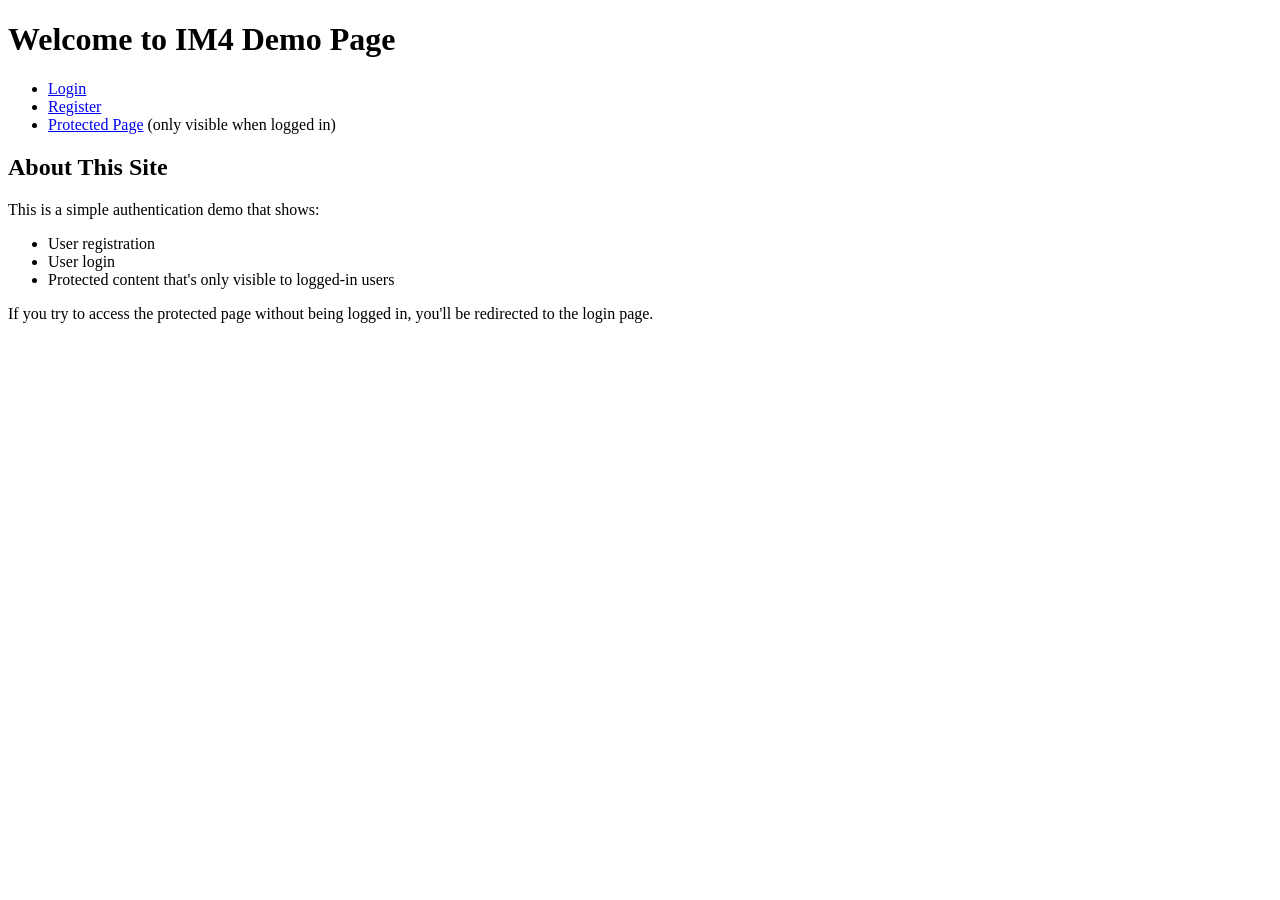
==== index.html @ 515e44c5 "Dateien von Boilerplate übernommen" ====
<!DOCTYPE html>
<html lang="en">
  <head>
    <meta charset="UTF-8" />
    <title>Welcome</title>
    <link rel="stylesheet" href="css/style.css" />
  </head>
  <body>
    <h1>Welcome to IM4 Demo Page</h1>

    <div class="navigation">
      <ul>
        <li><a href="login.html">Login</a></li>
        <li><a href="register.html">Register</a></li>
        <li>
          <a href="protected.html">Protected Page</a> (only visible when logged
          in)
        </li>
      </ul>
    </div>

    <div class="info">
      <h2>About This Site</h2>
      <p>This is a simple authentication demo that shows:</p>
      <ul>
        <li>User registration</li>
        <li>User login</li>
        <li>Protected content that's only visible to logged-in users</li>
      </ul>
      <p>
        If you try to access the protected page without being logged in, you'll
        be redirected to the login page.
      </p>
    </div>
  </body>
</html>
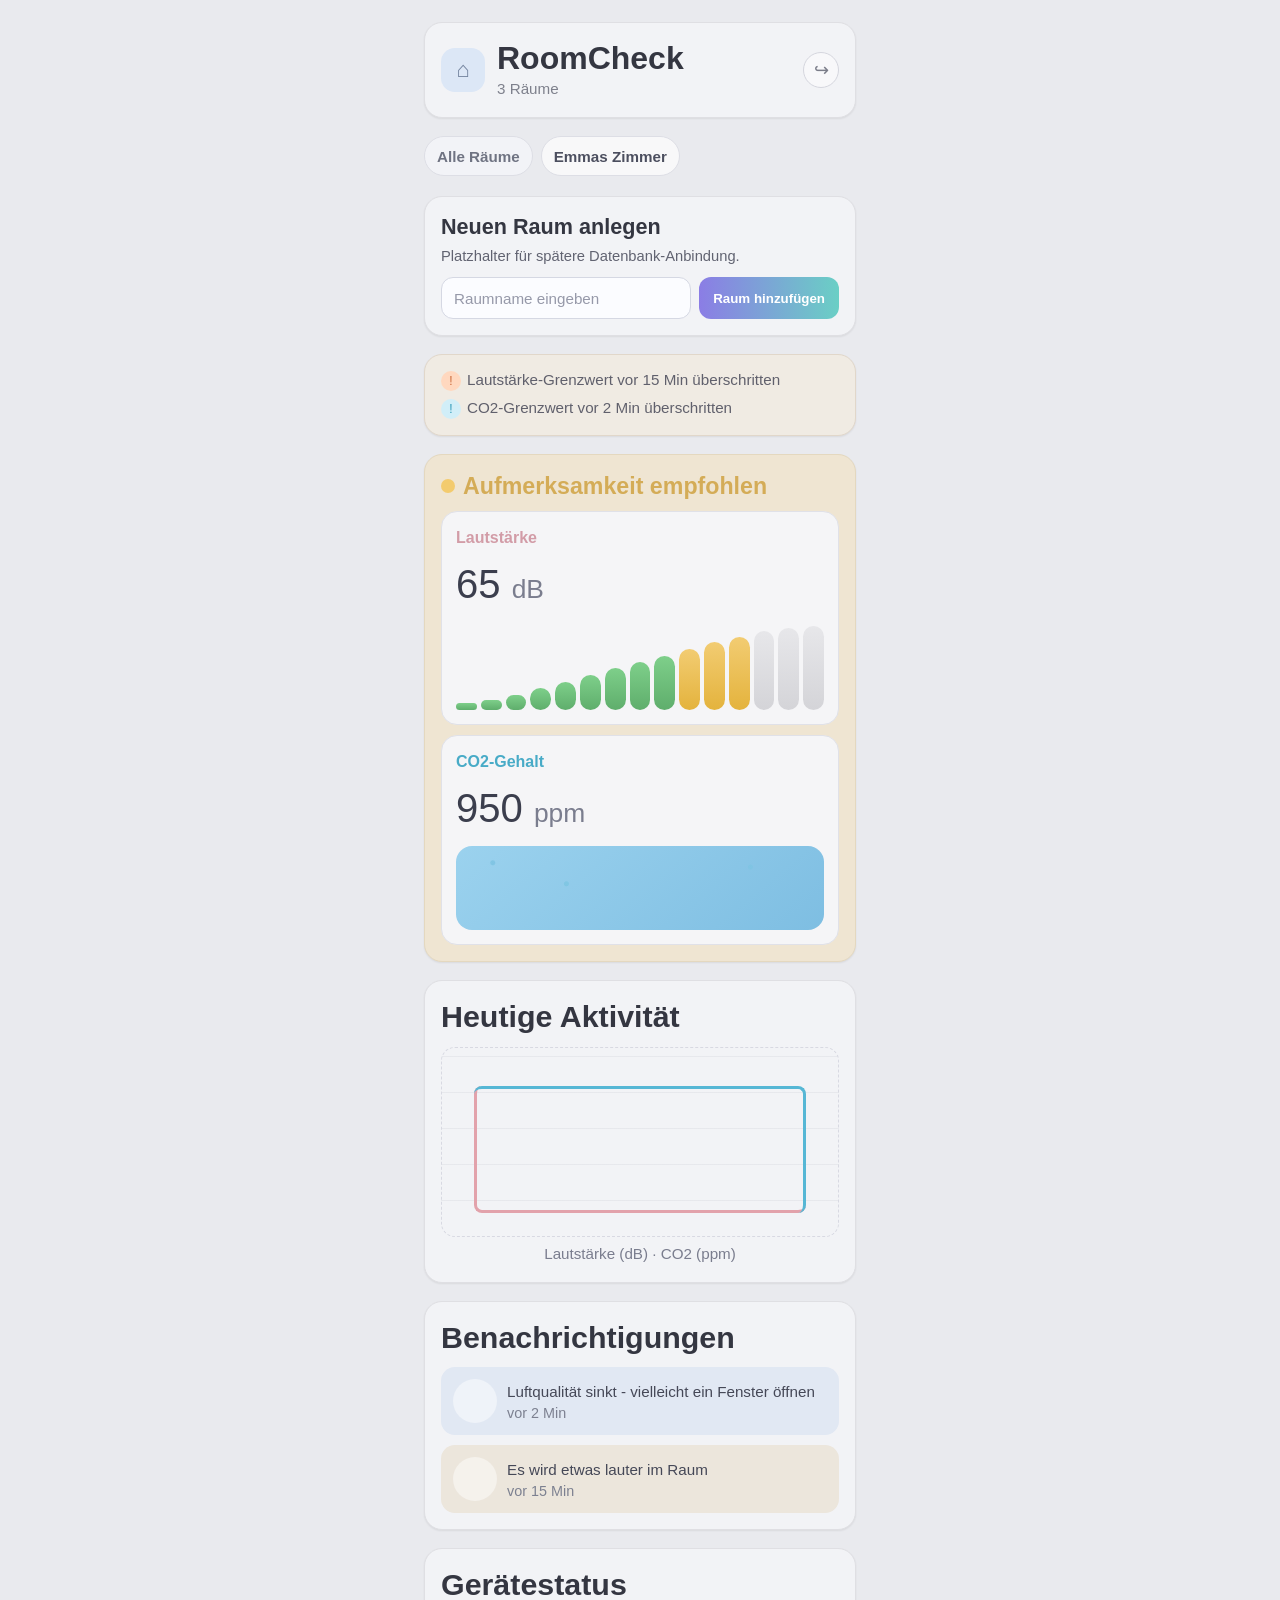
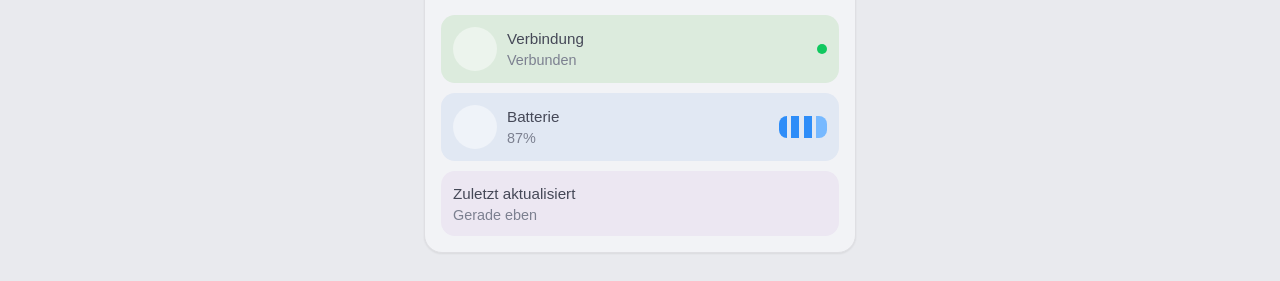
==== commit a4beac72: "Refactor HTML structure and styles for RoomCheck application; updated language to German, enhanced l" ====
--- a/index.html
+++ b/index.html
@@ -1,36 +1,139 @@
 <!DOCTYPE html>
-<html lang="en">
+<html lang="de">
   <head>
     <meta charset="UTF-8" />
-    <title>Welcome</title>
+    <meta name="viewport" content="width=device-width, initial-scale=1.0" />
+    <title>RoomCheck Übersicht</title>
     <link rel="stylesheet" href="css/style.css" />
   </head>
   <body>
-    <h1>Welcome to IM4 Demo Page</h1>
+    <main class="app-shell">
+      <section class="card dashboard-header">
+        <div class="header-main">
+          <div class="brand-badge" aria-hidden="true">⌂</div>
+          <div>
+            <h1>RoomCheck</h1>
+            <p class="subtitle"><span data-bind="roomCount">3</span> Räume</p>
+          </div>
+        </div>
+        <a class="icon-action" href="login.html" aria-label="Zum Login">↪</a>
+      </section>
 
-    <div class="navigation">
-      <ul>
-        <li><a href="login.html">Login</a></li>
-        <li><a href="register.html">Register</a></li>
-        <li>
-          <a href="protected.html">Protected Page</a> (only visible when logged
-          in)
-        </li>
-      </ul>
-    </div>
+      <section class="filters-row" id="roomsList">
+        <button class="chip chip-muted" type="button" data-bind="allRoomsLabel">Alle Räume</button>
+        <button class="chip chip-active room-chip" type="button" data-bind="activeRoomName">
+          Emmas Zimmer
+        </button>
+      </section>
 
-    <div class="info">
-      <h2>About This Site</h2>
-      <p>This is a simple authentication demo that shows:</p>
-      <ul>
-        <li>User registration</li>
-        <li>User login</li>
-        <li>Protected content that's only visible to logged-in users</li>
-      </ul>
-      <p>
-        If you try to access the protected page without being logged in, you'll
-        be redirected to the login page.
-      </p>
-    </div>
+      <section class="card room-create-card">
+        <h2>Neuen Raum anlegen</h2>
+        <p class="section-text">Platzhalter für spätere Datenbank-Anbindung.</p>
+        <form class="room-create-form" id="roomCreateForm">
+          <input
+            type="text"
+            id="newRoomName"
+            name="newRoomName"
+            placeholder="Raumname eingeben"
+            data-bind="newRoomName"
+          />
+          <button type="submit" id="addRoomBtn">Raum hinzufügen</button>
+        </form>
+      </section>
+
+      <section class="card alerts-card">
+        <ul class="alert-list" id="alertsList">
+          <li><span class="alert-dot" aria-hidden="true">!</span>Lautstärke-Grenzwert vor 15 Min überschritten</li>
+          <li><span class="alert-dot info" aria-hidden="true">!</span>CO2-Grenzwert vor 2 Min überschritten</li>
+        </ul>
+      </section>
+
+      <section class="card focus-card">
+        <h2><span class="status-dot" aria-hidden="true"></span>Aufmerksamkeit empfohlen</h2>
+
+        <article class="sensor-tile">
+          <p class="sensor-label">Lautstärke</p>
+          <p class="sensor-reading">
+            <span id="noiseValue" data-bind="noiseValue">65</span>
+            <span class="unit">dB</span>
+          </p>
+          <div class="bars" aria-hidden="true">
+            <span style="height: 8%"></span><span style="height: 12%"></span><span style="height: 18%"></span>
+            <span style="height: 25%"></span><span style="height: 32%"></span><span style="height: 40%"></span>
+            <span style="height: 48%"></span><span style="height: 55%"></span><span style="height: 62%"></span>
+            <span style="height: 70%" class="warn"></span><span style="height: 78%" class="warn"></span>
+            <span style="height: 84%" class="warn"></span><span style="height: 90%" class="muted"></span>
+            <span style="height: 94%" class="muted"></span><span style="height: 96%" class="muted"></span>
+          </div>
+        </article>
+
+        <article class="sensor-tile">
+          <p class="sensor-label co2">CO2-Gehalt</p>
+          <p class="sensor-reading">
+            <span id="co2Value" data-bind="co2Value">950</span>
+            <span class="unit">ppm</span>
+          </p>
+          <div class="wave-placeholder" aria-hidden="true"></div>
+        </article>
+      </section>
+
+      <section class="card">
+        <h2>Heutige Aktivität</h2>
+        <div class="chart-placeholder" role="img" aria-label="Diagramm Platzhalter für Lautstärke- und CO2-Verlauf">
+          <div class="line noise-line"></div>
+          <div class="line co2-line"></div>
+        </div>
+        <p class="chart-legend">Lautstärke (dB) · CO2 (ppm)</p>
+      </section>
+
+      <section class="card">
+        <h2>Benachrichtigungen</h2>
+        <div class="stack-list" id="notificationsList">
+          <article class="stack-item blue">
+            <div class="circle"></div>
+            <div>
+              <p>Luftqualität sinkt - vielleicht ein Fenster öffnen</p>
+              <small>vor 2 Min</small>
+            </div>
+          </article>
+          <article class="stack-item sand">
+            <div class="circle"></div>
+            <div>
+              <p>Es wird etwas lauter im Raum</p>
+              <small>vor 15 Min</small>
+            </div>
+          </article>
+        </div>
+      </section>
+
+      <section class="card">
+        <h2>Gerätestatus</h2>
+        <div class="stack-list">
+          <article class="stack-item green">
+            <div class="circle"></div>
+            <div>
+              <p>Verbindung</p>
+              <small id="connectionState" data-bind="connectionState">Verbunden</small>
+            </div>
+            <span class="status-ok" aria-hidden="true"></span>
+          </article>
+          <article class="stack-item blue">
+            <div class="circle"></div>
+            <div>
+              <p>Batterie</p>
+              <small><span id="batteryValue" data-bind="batteryValue">87</span>%</small>
+            </div>
+            <span class="battery-bars" aria-hidden="true"></span>
+          </article>
+          <article class="stack-item lilac">
+            <div>
+              <p>Zuletzt aktualisiert</p>
+              <small id="lastUpdated" data-bind="lastUpdated">Gerade eben</small>
+            </div>
+          </article>
+        </div>
+      </section>
+    </main>
+    <script src="js/dashboard.js"></script>
   </body>
 </html>
--- a/css/style.css
+++ b/css/style.css
@@ -0,0 +1,481 @@
+* {
+  box-sizing: border-box;
+}
+
+body {
+  margin: 0;
+  min-height: 100vh;
+  font-family: "Inter", "Segoe UI", Arial, sans-serif;
+  color: #343641;
+  background: #e9eaee;
+}
+
+.app-shell,
+.mobile-shell {
+  width: 100%;
+  max-width: 430px;
+  margin: 0 auto;
+  min-height: 100vh;
+  padding: 14px 10px 26px;
+  display: flex;
+  flex-direction: column;
+  gap: 12px;
+}
+
+.card {
+  background: #f2f3f6;
+  border: 1px solid #dfdfe3;
+  border-radius: 18px;
+  box-shadow: 0 1px 2px rgba(0, 0, 0, 0.07);
+  padding: 14px;
+}
+
+h1 {
+  margin: 0;
+  font-size: 2rem;
+  line-height: 1.2;
+}
+
+h2 {
+  margin: 0;
+  font-size: 1.9rem;
+  line-height: 1.3;
+}
+
+p {
+  margin: 6px 0 0;
+  color: #616371;
+  line-height: 1.5;
+}
+
+.subtitle {
+  font-size: 0.95rem;
+  color: #7e808c;
+  margin-top: 1px;
+}
+
+.dashboard-header {
+  display: flex;
+  align-items: center;
+  justify-content: space-between;
+  padding: 16px;
+}
+
+.header-main {
+  display: flex;
+  align-items: center;
+  gap: 12px;
+}
+
+.brand-badge {
+  width: 44px;
+  height: 44px;
+  border-radius: 14px;
+  display: grid;
+  place-items: center;
+  color: #72829d;
+  background: #dce7f6;
+  font-size: 22px;
+}
+
+.icon-action {
+  width: 36px;
+  height: 36px;
+  border-radius: 50%;
+  text-decoration: none;
+  color: #7b7d89;
+  border: 1px solid #d5d6de;
+  display: grid;
+  place-items: center;
+  font-size: 1.15rem;
+  background: #f8f8fa;
+}
+
+.filters-row {
+  display: flex;
+  gap: 8px;
+  overflow-x: auto;
+  padding-bottom: 2px;
+  scrollbar-width: thin;
+}
+
+.filters-row .chip {
+  flex: 0 0 auto;
+}
+
+.room-create-card h2 {
+  font-size: 1.35rem;
+}
+
+.section-text {
+  margin-top: 4px;
+  font-size: 0.92rem;
+}
+
+.room-create-form {
+  margin-top: 10px;
+  display: grid;
+  grid-template-columns: 1fr auto;
+  gap: 8px;
+}
+
+.room-create-form input {
+  min-height: 42px;
+  border-radius: 12px;
+  border: 1px solid #d5d8e3;
+  background: #fbfcff;
+  padding: 0 12px;
+  font-size: 0.95rem;
+  color: #3d404d;
+}
+
+.room-create-form input::placeholder {
+  color: #9699a9;
+}
+
+.room-create-form button {
+  min-height: 42px;
+  border: none;
+  border-radius: 12px;
+  padding: 0 14px;
+  color: #fff;
+  background: linear-gradient(90deg, #8b7de5 0%, #6acfc5 100%);
+  font-weight: 600;
+  cursor: pointer;
+}
+
+.room-create-form button:disabled {
+  opacity: 0.7;
+  cursor: not-allowed;
+}
+
+.chip {
+  text-decoration: none;
+  display: inline-flex;
+  justify-content: center;
+  align-items: center;
+  min-height: 40px;
+  border-radius: 999px;
+  border: 1px solid #dddee5;
+  background: #f2f3f7;
+  color: #6e7080;
+  font-weight: 600;
+  padding: 0 12px;
+  font-size: 0.95rem;
+}
+
+.chip-active {
+  color: #4c4f5f;
+  background: #f8f8f9;
+}
+
+.room-chip {
+  transition: background-color 0.2s ease, color 0.2s ease;
+}
+
+.chip-muted {
+  color: #6f7382;
+}
+
+.alerts-card {
+  background: #f0ebe3;
+  border-color: #e1d7ca;
+}
+
+.alert-list {
+  margin: 0;
+  padding: 0;
+  list-style: none;
+  display: grid;
+  gap: 8px;
+}
+
+.alert-list li {
+  color: #60606c;
+  font-weight: 500;
+  font-size: 0.95rem;
+}
+
+.alert-dot {
+  display: inline-grid;
+  place-items: center;
+  width: 20px;
+  height: 20px;
+  border-radius: 50%;
+  background: #ffd8bf;
+  color: #cb6a3a;
+  margin-right: 6px;
+  font-size: 0.75rem;
+}
+
+.alert-dot.info {
+  background: #d1eef8;
+  color: #2f9ab8;
+}
+
+.focus-card {
+  background: #efe5d2;
+  border-color: #e4d8bf;
+}
+
+.focus-card h2 {
+  display: flex;
+  align-items: center;
+  gap: 8px;
+  color: #d4ac57;
+  font-size: 1.45rem;
+  margin-bottom: 10px;
+}
+
+.status-dot {
+  width: 14px;
+  height: 14px;
+  border-radius: 50%;
+  background: #f3cb6e;
+}
+
+.sensor-tile {
+  background: #f5f5f7;
+  border: 1px solid #e0e1e8;
+  border-radius: 16px;
+  padding: 14px;
+}
+
+.sensor-tile + .sensor-tile {
+  margin-top: 10px;
+}
+
+.sensor-label {
+  margin: 0;
+  font-size: 1rem;
+  color: #d29ca7;
+  font-weight: 600;
+}
+
+.sensor-label.co2 {
+  color: #48abc7;
+}
+
+.sensor-reading {
+  margin: 4px 0 8px;
+  font-size: 2.3rem;
+  color: #3b3e4d;
+  font-weight: 500;
+}
+
+.unit {
+  font-size: 1.65rem;
+  color: #7a7d8e;
+}
+
+.bars {
+  height: 88px;
+  display: flex;
+  align-items: flex-end;
+  gap: 4px;
+}
+
+.bars span {
+  flex: 1;
+  border-radius: 999px;
+  background: linear-gradient(180deg, #7ecf8a, #5fae6c);
+}
+
+.bars span.warn {
+  background: linear-gradient(180deg, #f2cc72, #e4b33d);
+}
+
+.bars span.muted {
+  background: linear-gradient(180deg, #e7e7ea, #d4d4d8);
+}
+
+.wave-placeholder {
+  height: 84px;
+  border-radius: 16px;
+  background: radial-gradient(circle at 10% 20%, rgba(87, 177, 212, 0.35) 2px, transparent 3px),
+    radial-gradient(circle at 30% 45%, rgba(77, 183, 208, 0.25) 2px, transparent 3px),
+    radial-gradient(circle at 80% 25%, rgba(113, 197, 223, 0.33) 2px, transparent 3px),
+    linear-gradient(140deg, #9bd2ee, #7ebee2);
+}
+
+.chart-placeholder {
+  position: relative;
+  margin-top: 10px;
+  border-radius: 14px;
+  height: 190px;
+  border: 1px dashed #d8d9e2;
+  background: repeating-linear-gradient(
+    to top,
+    transparent 0 35px,
+    rgba(137, 139, 154, 0.1) 35px 36px
+  );
+  overflow: hidden;
+}
+
+.chart-placeholder .line {
+  position: absolute;
+  inset: 0;
+}
+
+.noise-line::before,
+.co2-line::before {
+  content: "";
+  position: absolute;
+  left: 8%;
+  right: 8%;
+  top: 20%;
+  bottom: 12%;
+  border-radius: 8px;
+}
+
+.noise-line::before {
+  border-left: 3px solid #e2a2ab;
+  border-bottom: 3px solid #e2a2ab;
+}
+
+.co2-line::before {
+  border-right: 3px solid #56b7d5;
+  border-top: 3px solid #56b7d5;
+}
+
+.chart-legend {
+  text-align: center;
+  color: #7a7d8e;
+  font-size: 0.95rem;
+}
+
+.stack-list {
+  margin-top: 10px;
+  display: grid;
+  gap: 10px;
+}
+
+.stack-item {
+  border-radius: 14px;
+  padding: 12px;
+  background: #e9edf4;
+  display: grid;
+  grid-template-columns: auto 1fr auto;
+  align-items: center;
+  gap: 10px;
+}
+
+.stack-item p {
+  margin: 0;
+  font-size: 0.95rem;
+  color: #454857;
+}
+
+.stack-item small {
+  color: #7c8090;
+  font-size: 0.9rem;
+}
+
+.stack-item .circle {
+  width: 44px;
+  height: 44px;
+  border-radius: 50%;
+  background: rgba(255, 255, 255, 0.45);
+}
+
+.stack-item.blue {
+  background: #e1e8f3;
+}
+
+.stack-item.sand {
+  background: #ece6dc;
+}
+
+.stack-item.green {
+  background: #dcebdd;
+}
+
+.stack-item.lilac {
+  background: #ece7f2;
+  grid-template-columns: 1fr;
+}
+
+.status-ok {
+  width: 10px;
+  height: 10px;
+  border-radius: 50%;
+  background: #10c85f;
+}
+
+.battery-bars {
+  width: 48px;
+  height: 22px;
+  border-radius: 8px;
+  background:
+    linear-gradient(90deg, #2e8df8 0 16%, transparent 16% 26%, #2e8df8 26% 42%, transparent 42% 52%, #2e8df8 52% 68%, transparent 68% 78%, #77b9ff 78% 94%);
+}
+
+/* Shared styles still used by protected.html */
+.hero h1 {
+  font-size: 1.35rem;
+}
+
+.hero p {
+  margin-top: 6px;
+}
+
+.protected-grid {
+  display: grid;
+  gap: 12px;
+  margin-top: 8px;
+}
+
+.info-label {
+  display: block;
+  margin-bottom: 4px;
+  font-size: 0.82rem;
+  color: #7d7a93;
+}
+
+.info-value {
+  font-size: 1.05rem;
+  font-weight: 600;
+  color: #2f2f37;
+}
+
+.info-block {
+  padding: 12px;
+  border-radius: 12px;
+  background: #f7f7fc;
+  border: 1px solid #e1e2ea;
+}
+
+.logout-btn {
+  width: 100%;
+  min-height: 46px;
+  border: none;
+  border-radius: 12px;
+  color: #fff;
+  font-weight: 600;
+  font-size: 1rem;
+  background: linear-gradient(90deg, #8f7ce6 0%, #6dd2c8 100%);
+  cursor: pointer;
+}
+
+.muted-note {
+  font-size: 0.85rem;
+  color: #6f6d83;
+}
+
+@media (min-width: 560px) {
+  .app-shell,
+  .mobile-shell {
+    max-width: 460px;
+    padding: 22px 14px 28px;
+    gap: 18px;
+  }
+
+  .card {
+    padding: 16px;
+  }
+
+  .sensor-reading {
+    font-size: 2.5rem;
+  }
+}
+  
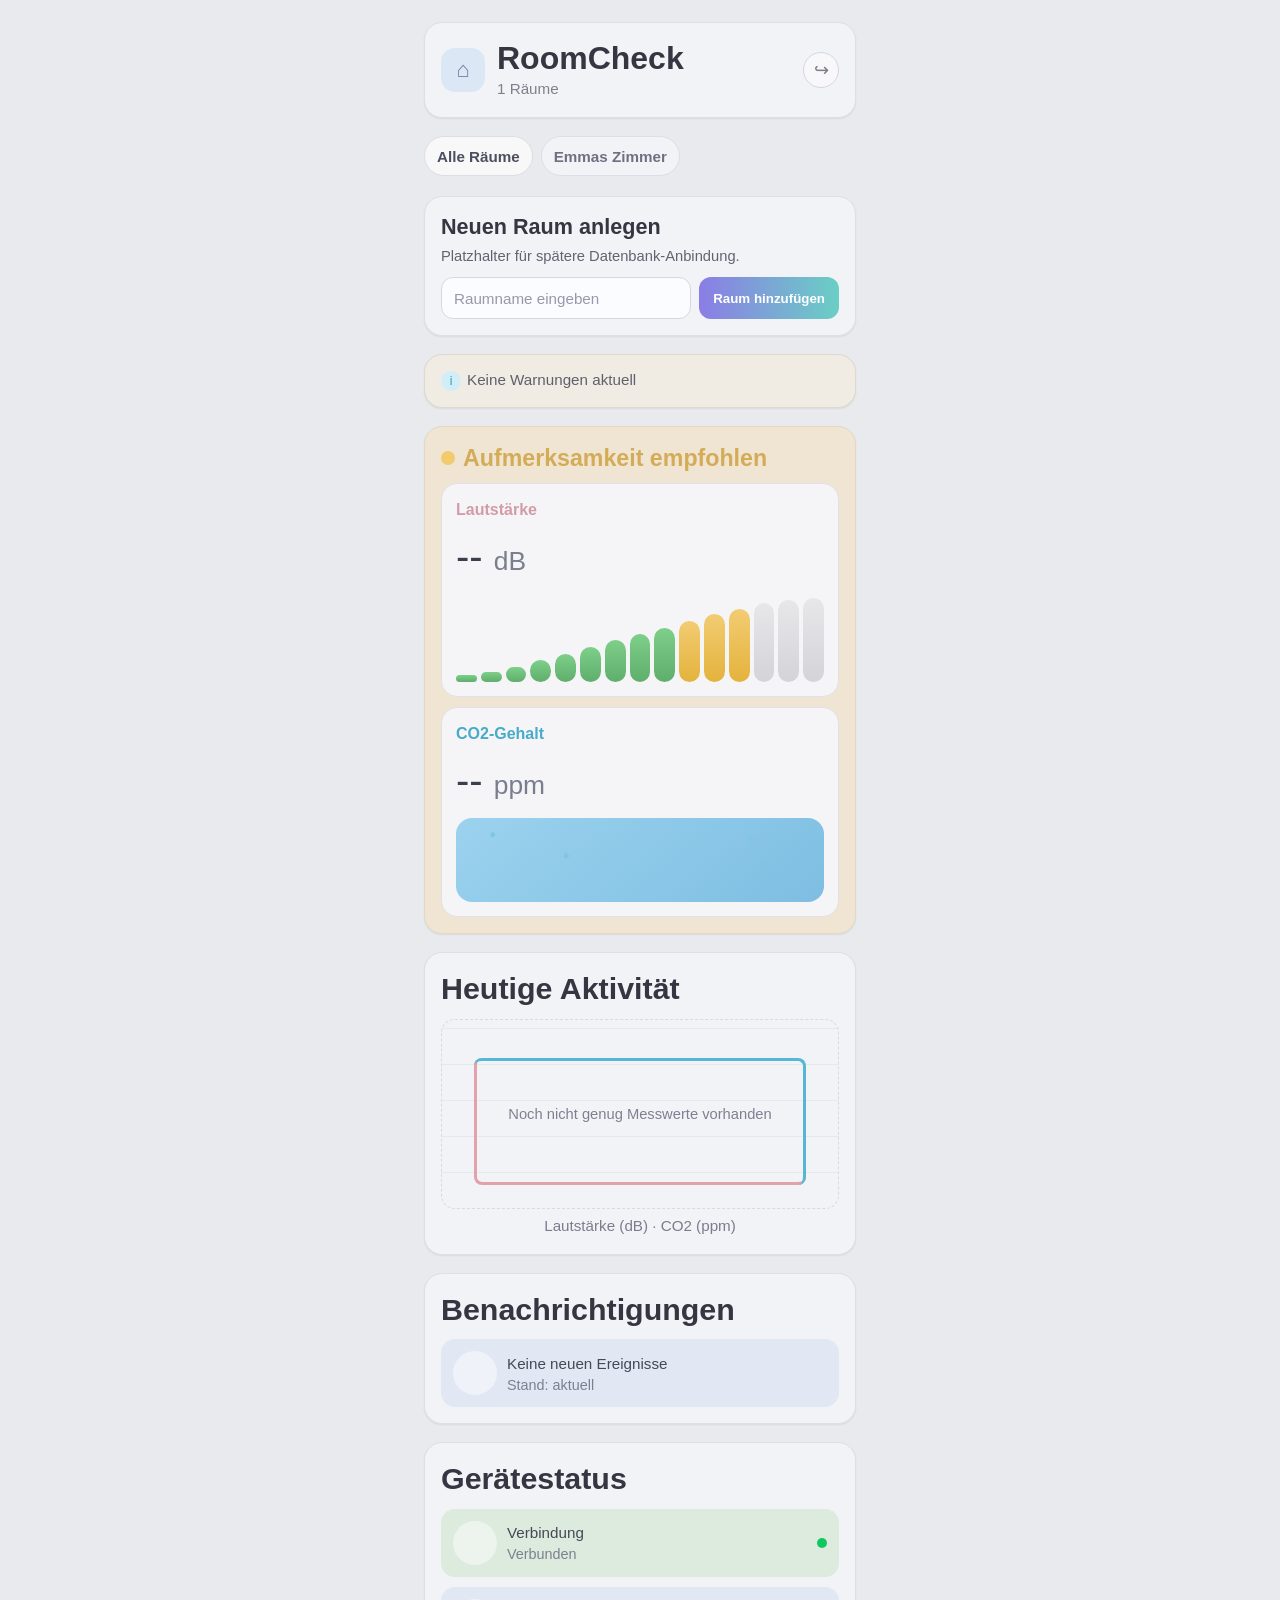
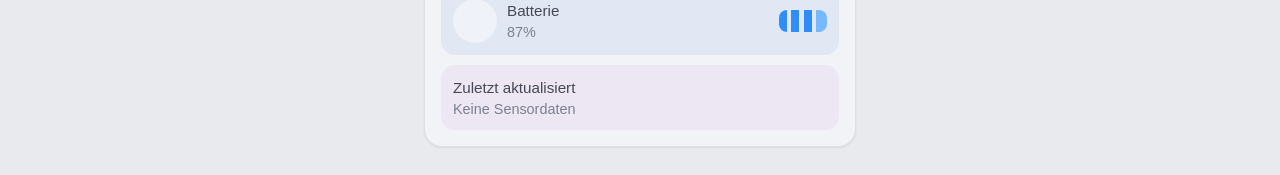
==== commit ec8a78d1: "feat(dashboard): implement activity chart and sensor data rendering; enhance alerts and notification" ====
--- a/index.html
+++ b/index.html
@@ -79,7 +79,12 @@
 
       <section class="card">
         <h2>Heutige Aktivität</h2>
-        <div class="chart-placeholder" role="img" aria-label="Diagramm Platzhalter für Lautstärke- und CO2-Verlauf">
+        <div
+          class="chart-placeholder"
+          id="activityChart"
+          role="img"
+          aria-label="Diagramm Platzhalter für Lautstärke- und CO2-Verlauf"
+        >
           <div class="line noise-line"></div>
           <div class="line co2-line"></div>
         </div>
@@ -134,6 +139,7 @@
         </div>
       </section>
     </main>
+    <script src="js/index-auth.js"></script>
     <script src="js/dashboard.js"></script>
   </body>
 </html>
--- a/css/style.css
+++ b/css/style.css
@@ -317,6 +317,80 @@
   inset: 0;
 }
 
+.chart-placeholder.has-data .line {
+  display: none;
+}
+
+.chart-svg {
+  position: absolute;
+  inset: 0;
+  width: 100%;
+  height: 100%;
+}
+
+.chart-axis {
+  stroke: rgba(120, 124, 142, 0.35);
+  stroke-width: 1.2;
+}
+
+.chart-noise {
+  fill: none;
+  stroke: #e2a2ab;
+  stroke-width: 2.8;
+  stroke-linejoin: round;
+  stroke-linecap: round;
+}
+
+.chart-co2 {
+  fill: none;
+  stroke: #56b7d5;
+  stroke-width: 2.8;
+  stroke-linejoin: round;
+  stroke-linecap: round;
+}
+
+.chart-label {
+  fill: #7a7d8e;
+  font-size: 11px;
+  font-family: "Inter", "Segoe UI", Arial, sans-serif;
+}
+
+.chart-point {
+  fill: #e2a2ab;
+  stroke: #ffffff;
+  stroke-width: 1.4;
+  cursor: pointer;
+}
+
+.chart-point:hover {
+  fill: #56b7d5;
+}
+
+.chart-tooltip {
+  position: absolute;
+  left: 50%;
+  bottom: 8px;
+  transform: translateX(-50%);
+  background: rgba(43, 46, 59, 0.92);
+  color: #ffffff;
+  border-radius: 10px;
+  padding: 6px 10px;
+  font-size: 0.78rem;
+  white-space: nowrap;
+  max-width: calc(100% - 20px);
+  overflow: hidden;
+  text-overflow: ellipsis;
+}
+
+.chart-empty {
+  position: absolute;
+  inset: 0;
+  display: grid;
+  place-items: center;
+  font-size: 0.92rem;
+  color: #7d8192;
+}
+
 .noise-line::before,
 .co2-line::before {
   content: "";
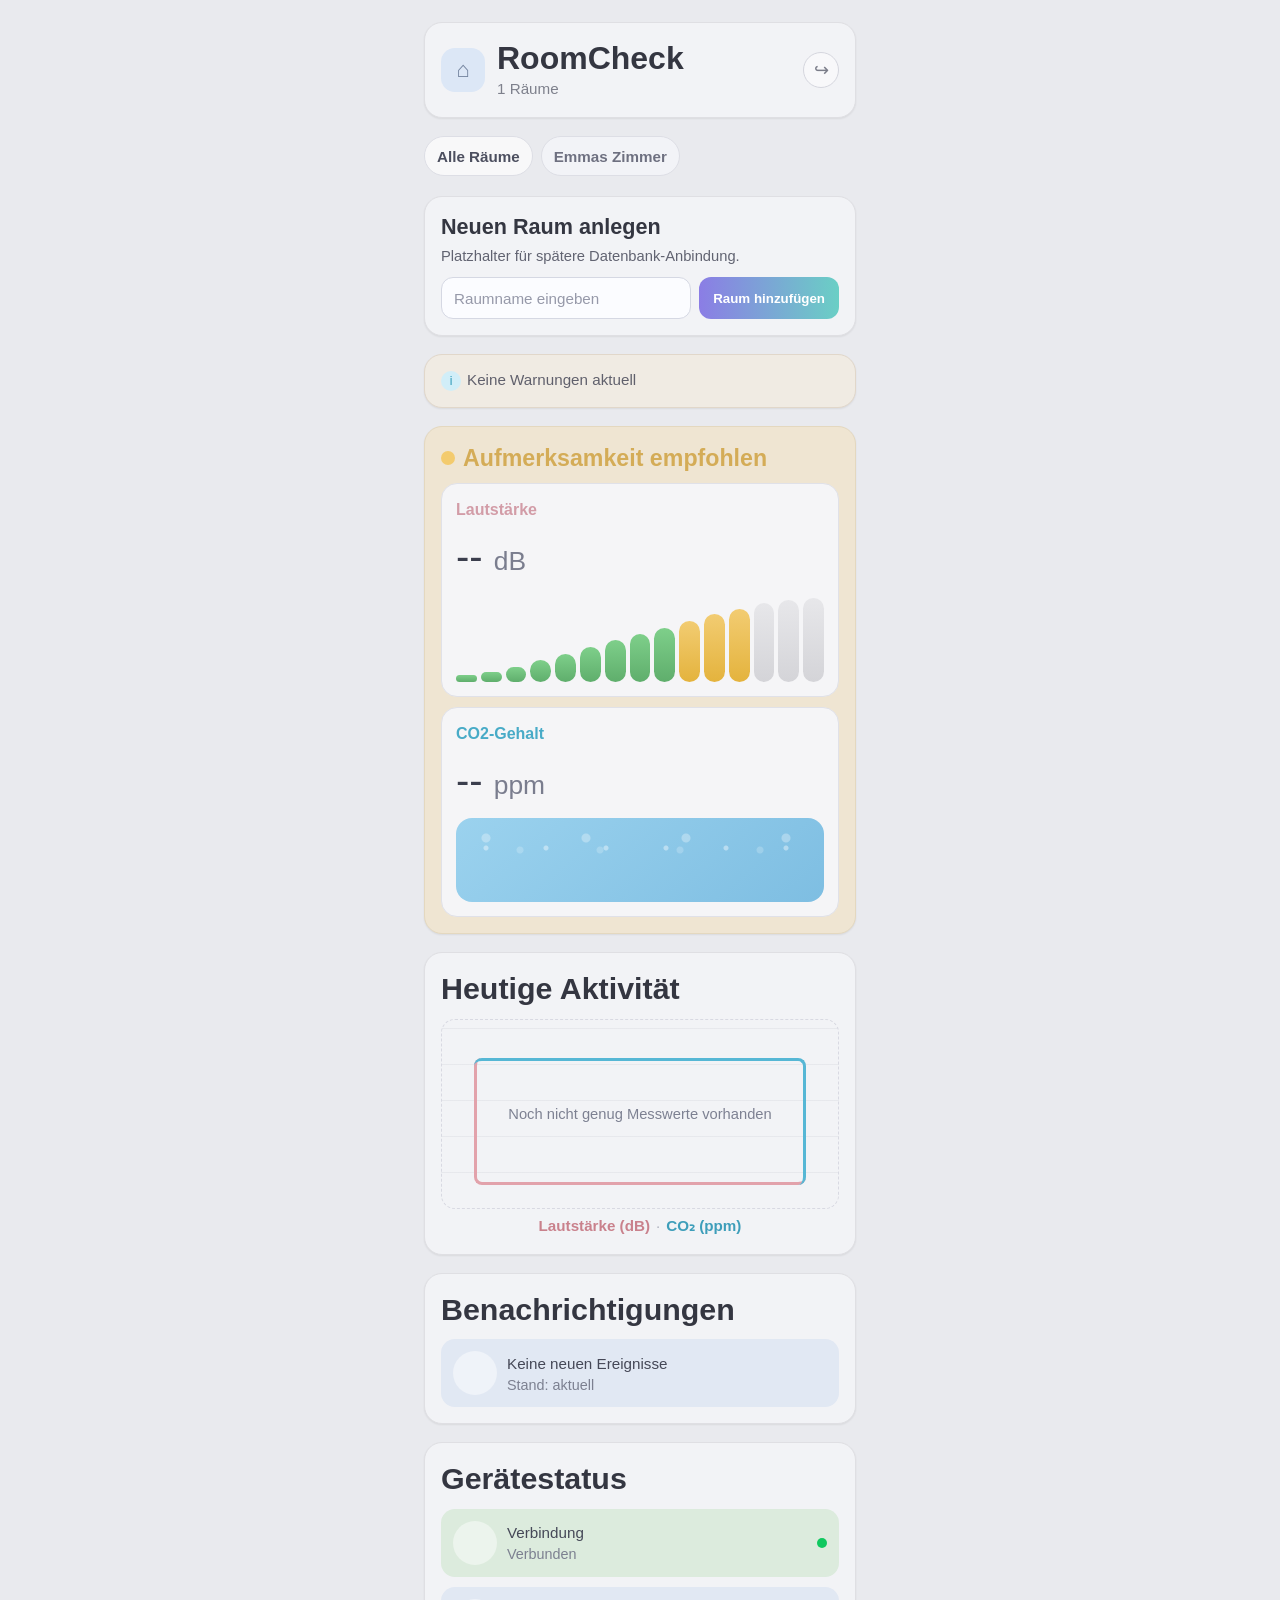
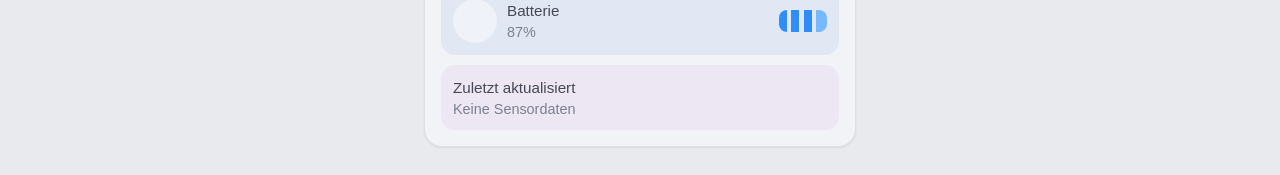
==== commit a0f2bc3d: "Enhance chart styling and tooltip functionality; add hover effects and series-specific legends. Refa" ====
--- a/index.html
+++ b/index.html
@@ -88,7 +88,11 @@
           <div class="line noise-line"></div>
           <div class="line co2-line"></div>
         </div>
-        <p class="chart-legend">Lautstärke (dB) · CO2 (ppm)</p>
+        <p class="chart-legend">
+          <span class="legend-noise">Lautstärke (dB)</span>
+          <span class="legend-sep">·</span>
+          <span class="legend-co2">CO₂ (ppm)</span>
+        </p>
       </section>
 
       <section class="card">
--- a/css/style.css
+++ b/css/style.css
@@ -91,6 +91,26 @@
   background: #f8f8fa;
 }
 
+/* 1. Transition for the icon circle */
+.icon-action {
+  transition: transform 0.2s ease, box-shadow 0.2s ease, background-color 0.2s ease;
+}
+
+/* 2. Lift and shadow on hover */
+.icon-action:hover {
+  transform: translateY(-2px);
+  box-shadow: 0 4px 10px rgba(0, 0, 0, 0.1);
+  background-color: #ffffff; /* Slightly brightens the background */
+  color: #4c4f5f; /* Darkens the arrow slightly for contrast */
+}
+
+/* 3. Click feedback */
+.icon-action:active {
+  transform: translateY(0);
+  box-shadow: 0 1px 2px rgba(0, 0, 0, 0.05);
+  background-color: #f2f3f6;
+}
+
 .filters-row {
   display: flex;
   gap: 8px;
@@ -148,6 +168,22 @@
   opacity: 0.7;
   cursor: not-allowed;
 }
+
+#addRoomBtn {
+  transition: transform 0.2s ease, box-shadow 0.2s ease, filter 0.2s ease;
+}
+
+#addRoomBtn:hover {
+  transform: translateY(-2px);
+  box-shadow: 0 4px 12px rgba(0, 0, 0, 0.15);
+  filter: brightness(1.08);
+}
+
+#addRoomBtn:active {
+  transform: translateY(0);
+  box-shadow: 0 1px 2px rgba(0, 0, 0, 0.1);
+  filter: brightness(0.95);
+  }
 
 .chip {
   text-decoration: none;
@@ -175,6 +211,22 @@
 
 .chip-muted {
   color: #6f7382;
+  transition: transform 0.2s ease, box-shadow 0.2s ease, background-color 0.2s ease;
+}
+
+/* 2. Hover-Effekt: Leichtes Anheben */
+.chip-muted:hover {
+  transform: translateY(-2px);
+  box-shadow: 0 4px 10px rgba(0, 0, 0, 0.1);
+  background-color: #fbfcff; /* Wird minimal heller */
+  border-color: #d0d1d9;    /* Etwas deutlicherer Rand */
+}
+
+/* 3. Active-Effekt: Klick-Feedback */
+.chip-muted:active {
+  transform: translateY(0);
+  box-shadow: 0 1px 2px rgba(0, 0, 0, 0.05);
+  background-color: #f2f3f7;
 }
 
 .alerts-card {
@@ -292,10 +344,32 @@
 .wave-placeholder {
   height: 84px;
   border-radius: 16px;
-  background: radial-gradient(circle at 10% 20%, rgba(87, 177, 212, 0.35) 2px, transparent 3px),
-    radial-gradient(circle at 30% 45%, rgba(77, 183, 208, 0.25) 2px, transparent 3px),
-    radial-gradient(circle at 80% 25%, rgba(113, 197, 223, 0.33) 2px, transparent 3px),
-    linear-gradient(140deg, #9bd2ee, #7ebee2);
+  position: relative;
+  overflow: hidden;
+  background: linear-gradient(140deg, #9bd2ee, #7ebee2);
+}
+
+.wave-placeholder::after {
+  content: "";
+  position: absolute;
+  inset: 0;
+  background-image: 
+    radial-gradient(circle at 50% 50%, rgba(255, 255, 255, 0.4) 2px, transparent 3px),
+    radial-gradient(circle at 30% 20%, rgba(255, 255, 255, 0.3) 4px, transparent 5px),
+    radial-gradient(circle at 80% 40%, rgba(255, 255, 255, 0.2) 3px, transparent 4px);
+  
+  background-size: 60px 60px, 100px 100px, 80px 80px;
+  
+  animation: co2Rise 6s linear infinite;
+}
+
+@keyframes co2Rise {
+  from {
+    background-position: 0 0, 0 0, 0 0;
+  }
+  to {
+    background-position: 0 -60px, 0 -100px, 0 -80px;
+  }
 }
 
 .chart-placeholder {
@@ -356,14 +430,24 @@
 }
 
 .chart-point {
-  fill: #e2a2ab;
   stroke: #ffffff;
   stroke-width: 1.4;
   cursor: pointer;
-}
-
-.chart-point:hover {
+  transition: r 0.15s ease;
+}
+
+.chart-point-noise {
+  fill: #e2a2ab;
+}
+
+.chart-point-co2 {
   fill: #56b7d5;
+}
+
+.chart-point:hover,
+.chart-point.is-active {
+  r: 5.8;
+  stroke-width: 2;
 }
 
 .chart-tooltip {
@@ -380,6 +464,15 @@
   max-width: calc(100% - 20px);
   overflow: hidden;
   text-overflow: ellipsis;
+  border-left: 3px solid transparent;
+}
+
+.chart-tooltip.is-noise {
+  border-left-color: #e2a2ab;
+}
+
+.chart-tooltip.is-co2 {
+  border-left-color: #56b7d5;
 }
 
 .chart-empty {
@@ -414,8 +507,25 @@
 
 .chart-legend {
   text-align: center;
-  color: #7a7d8e;
   font-size: 0.95rem;
+  display: flex;
+  justify-content: center;
+  align-items: center;
+  gap: 6px;
+}
+
+.legend-noise {
+  color: #c9818c;
+  font-weight: 600;
+}
+
+.legend-co2 {
+  color: #3e9eba;
+  font-weight: 600;
+}
+
+.legend-sep {
+  color: #b0b2be;
 }
 
 .stack-list {
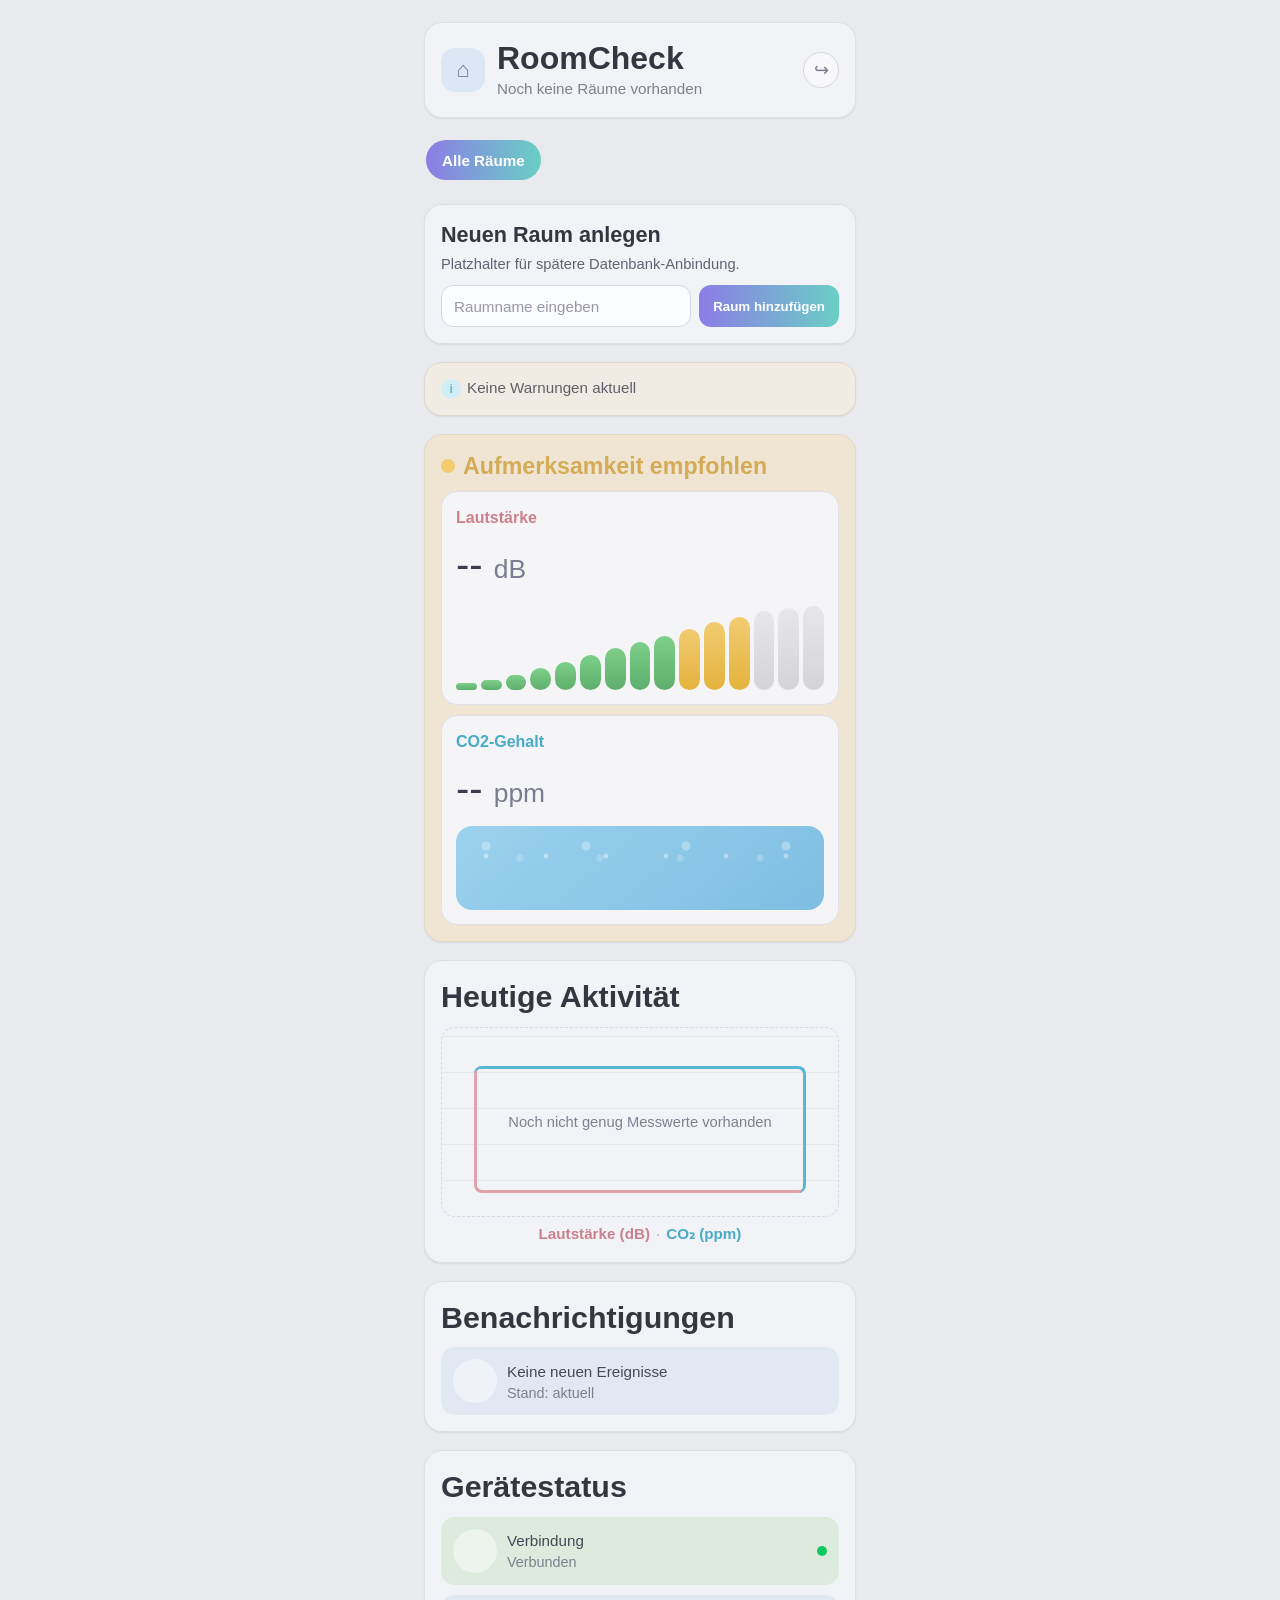
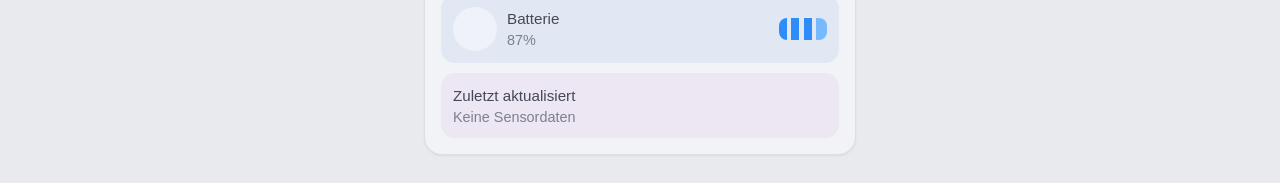
==== commit 2d95eccd: "Refactor sensor history queries for improved readability; update dashboard event handling to catch e" ====
--- a/index.html
+++ b/index.html
@@ -20,10 +20,7 @@
       </section>
 
       <section class="filters-row" id="roomsList">
-        <button class="chip chip-muted" type="button" data-bind="allRoomsLabel">Alle Räume</button>
-        <button class="chip chip-active room-chip" type="button" data-bind="activeRoomName">
-          Emmas Zimmer
-        </button>
+        <button class="chip chip-active" type="button" data-bind="allRoomsLabel">Alle Räume</button>
       </section>
 
       <section class="card room-create-card">
--- a/css/style.css
+++ b/css/style.css
@@ -115,8 +115,12 @@
   display: flex;
   gap: 8px;
   overflow-x: auto;
-  padding-bottom: 2px;
-  scrollbar-width: thin;
+  padding: 4px 2px 6px;
+  scrollbar-width: none;
+}
+
+.filters-row::-webkit-scrollbar {
+  display: none;
 }
 
 .filters-row .chip {
@@ -192,41 +196,59 @@
   align-items: center;
   min-height: 40px;
   border-radius: 999px;
-  border: 1px solid #dddee5;
+  border: none;
+  outline: none;
+  appearance: none;
   background: #f2f3f7;
   color: #6e7080;
   font-weight: 600;
-  padding: 0 12px;
+  padding: 0 16px;
   font-size: 0.95rem;
-}
-
-.chip-active {
-  color: #4c4f5f;
-  background: #f8f8f9;
+  cursor: pointer;
+  transition: transform 0.18s ease, box-shadow 0.18s ease, filter 0.18s ease, background 0.18s ease;
+}
+
+.chip:hover {
+  transform: scale(1.04);
+}
+
+.chip:active {
+  transform: scale(0.98);
+}
+
+.chip.chip-active {
+  background: linear-gradient(90deg, #8b7de5 0%, #6acfc5 100%);
+  color: #ffffff;
+  font-weight: 700;
+}
+
+.chip.chip-active:hover {
+  transform: scale(1.05);
+  filter: brightness(1.05);
+}
+
+.chip.chip-active:active {
+  transform: scale(0.98);
+}
+
+.chip.chip-muted {
+  color: #6f7382;
+  box-shadow: inset 0 0 0 1px #dddee5;
+}
+
+.chip.chip-muted:hover {
+  transform: scale(1.04);
+  background: #f8f8fc;
+  box-shadow: inset 0 0 0 1px #d0d1d9, 0 2px 6px rgba(0, 0, 0, 0.08);
+}
+
+.chip.chip-muted:active {
+  transform: scale(0.98);
+  background: #f2f3f7;
 }
 
 .room-chip {
-  transition: background-color 0.2s ease, color 0.2s ease;
-}
-
-.chip-muted {
-  color: #6f7382;
-  transition: transform 0.2s ease, box-shadow 0.2s ease, background-color 0.2s ease;
-}
-
-/* 2. Hover-Effekt: Leichtes Anheben */
-.chip-muted:hover {
-  transform: translateY(-2px);
-  box-shadow: 0 4px 10px rgba(0, 0, 0, 0.1);
-  background-color: #fbfcff; /* Wird minimal heller */
-  border-color: #d0d1d9;    /* Etwas deutlicherer Rand */
-}
-
-/* 3. Active-Effekt: Klick-Feedback */
-.chip-muted:active {
-  transform: translateY(0);
-  box-shadow: 0 1px 2px rgba(0, 0, 0, 0.05);
-  background-color: #f2f3f7;
+  white-space: nowrap;
 }
 
 .alerts-card {
@@ -300,7 +322,7 @@
 .sensor-label {
   margin: 0;
   font-size: 1rem;
-  color: #d29ca7;
+  color: #c9818c;
   font-weight: 600;
 }
 
@@ -520,7 +542,7 @@
 }
 
 .legend-co2 {
-  color: #3e9eba;
+  color: #48abc7;
   font-weight: 600;
 }
 
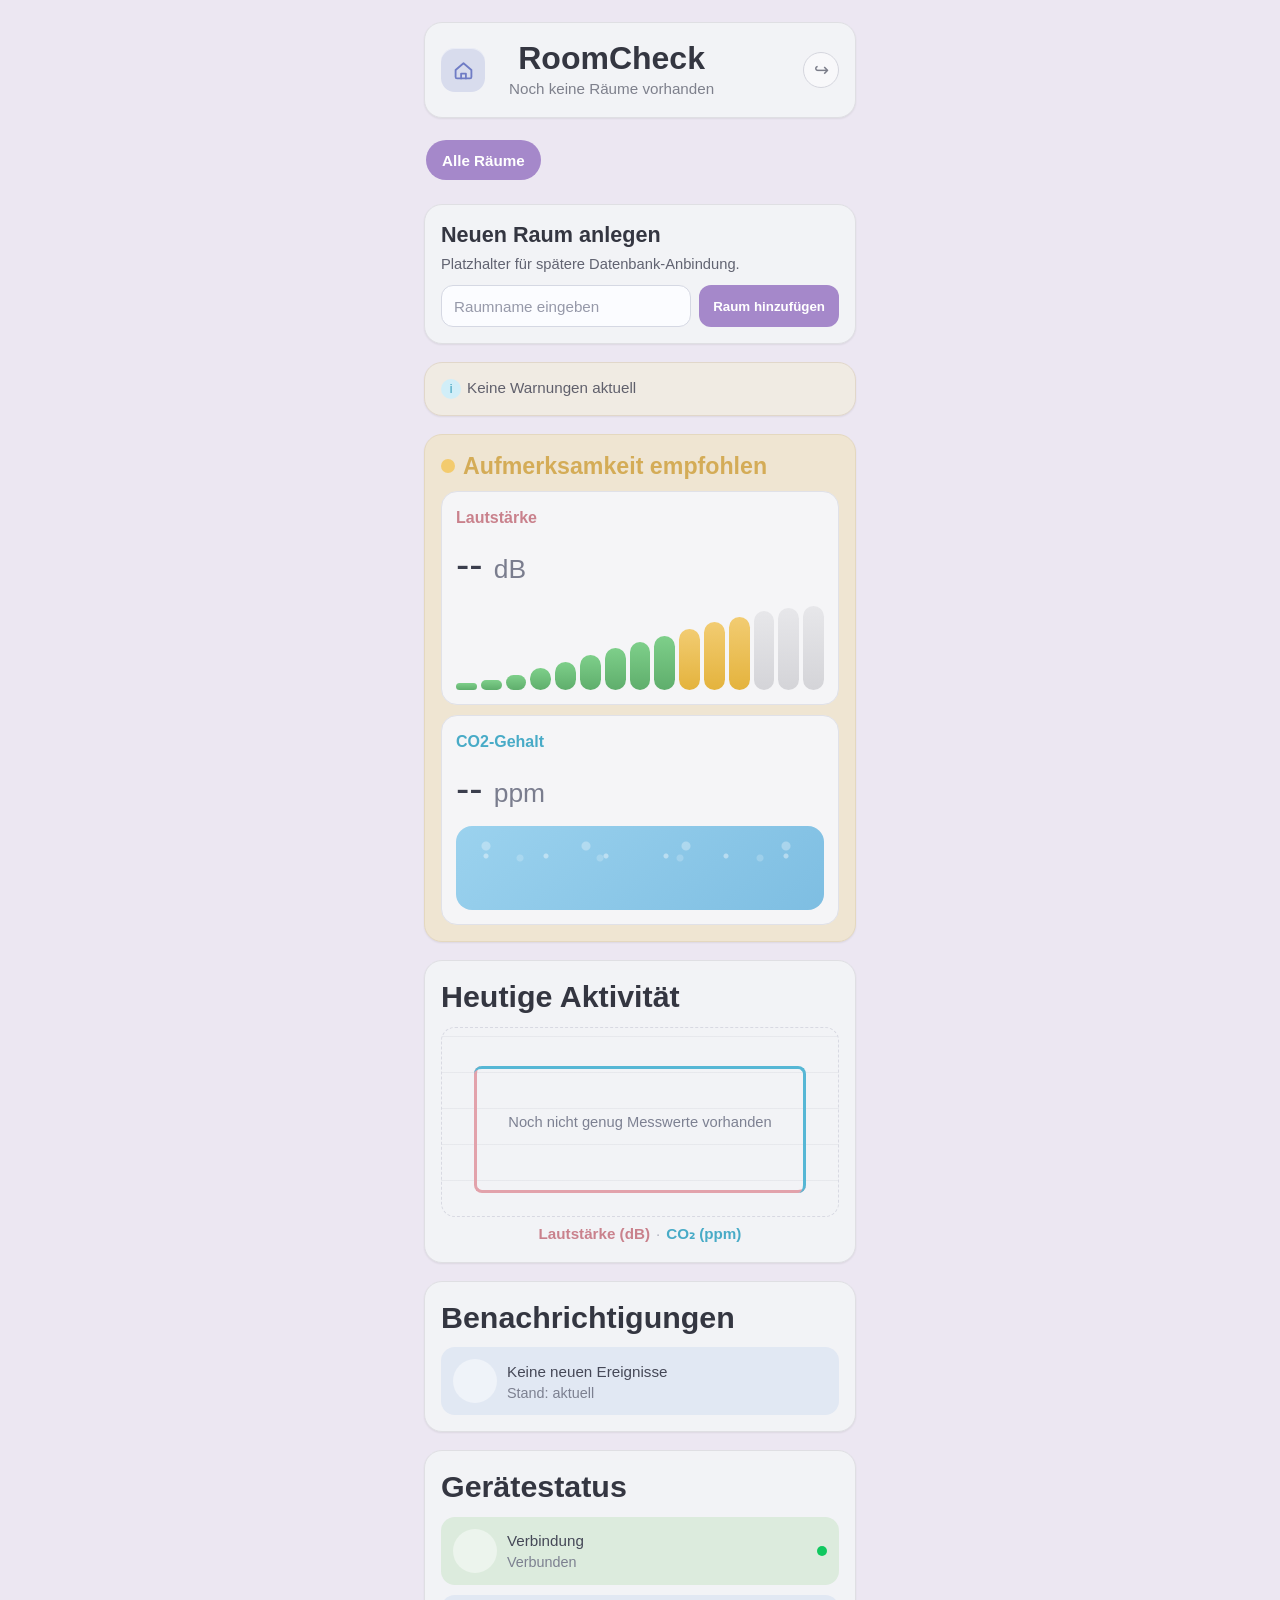
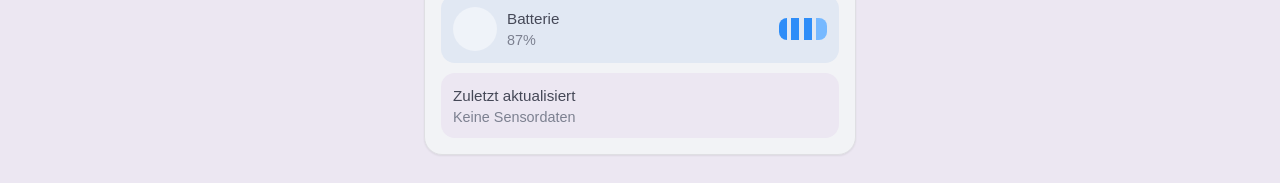
==== commit 854ae0d7: "design verschönern design verschönern" ====
--- a/index.html
+++ b/index.html
@@ -10,7 +10,14 @@
     <main class="app-shell">
       <section class="card dashboard-header">
         <div class="header-main">
-          <div class="brand-badge" aria-hidden="true">⌂</div>
+          <div class="brand-icon" aria-hidden="true">
+            <svg viewBox="0 0 24 24" focusable="false" aria-hidden="true">
+            <path
+              d="M3.75 11.5L12 4.5l8.25 7v7.25a1.5 1.5 0 0 1-1.5 1.5H5.25a1.5 1.5 0 0 1-1.5-1.5V11.5z"
+            />
+            <path d="M9.5 20.25v-5h5v5" />
+          </svg>
+          </div>
           <div>
             <h1>RoomCheck</h1>
             <p class="subtitle"><span data-bind="roomCount">3</span> Räume</p>
--- a/css/style.css
+++ b/css/style.css
@@ -7,7 +7,33 @@
   min-height: 100vh;
   font-family: "Inter", "Segoe UI", Arial, sans-serif;
   color: #343641;
-  background: #e9eaee;
+  background: #ece7f2;
+}
+
+.brand-icon {
+  width: 44px;
+  height: 44px;
+  margin-right: 12px;
+  border-radius: 14px;
+  background: rgba(111, 124, 197, 0.2);
+  color: #6f7cc5;
+  display: flex;
+  align-items: center;
+  justify-content: center;
+  box-shadow: inset 0 1px 0 rgba(255, 255, 255, 0.45);
+}
+
+.brand-icon svg {
+  width: 23px;
+  height: 23px;
+}
+
+.brand-icon path {
+  fill: none;
+  stroke: currentColor;
+  stroke-width: 1.9;
+  stroke-linecap: round;
+  stroke-linejoin: round;
 }
 
 .app-shell,
@@ -31,6 +57,7 @@
 }
 
 h1 {
+  text-align: center;
   margin: 0;
   font-size: 2rem;
   line-height: 1.2;
@@ -65,17 +92,6 @@
   display: flex;
   align-items: center;
   gap: 12px;
-}
-
-.brand-badge {
-  width: 44px;
-  height: 44px;
-  border-radius: 14px;
-  display: grid;
-  place-items: center;
-  color: #72829d;
-  background: #dce7f6;
-  font-size: 22px;
 }
 
 .icon-action {
@@ -163,7 +179,7 @@
   border-radius: 12px;
   padding: 0 14px;
   color: #fff;
-  background: linear-gradient(90deg, #8b7de5 0%, #6acfc5 100%);
+  background: #a588ca;
   font-weight: 600;
   cursor: pointer;
 }
@@ -217,7 +233,7 @@
 }
 
 .chip.chip-active {
-  background: linear-gradient(90deg, #8b7de5 0%, #6acfc5 100%);
+  background: #a588ca;
   color: #ffffff;
   font-weight: 700;
 }
@@ -684,4 +700,29 @@
     font-size: 2.5rem;
   }
 }
-  +  
+/* Die Animation: Von unsichtbar & leicht versetzt zu sichtbar & an Ort und Stelle */
+@keyframes slideInUp {
+  0% {
+    opacity: 0;
+    transform: translateY(30px);
+  }
+  100% {
+    opacity: 1;
+    transform: translateY(0);
+  }
+}
+.card, .filters-row {
+  opacity: 0;
+  animation: slideInUp 0.8s ease-out forwards;
+}
+
+.dashboard-header { animation-delay: 0.1s; }
+
+.filters-row { animation-delay: 0.2s; }
+
+.card:nth-of-type(1) { animation-delay: 0.3s; }
+.card:nth-of-type(2) { animation-delay: 0.4s; }
+.card:nth-of-type(3) { animation-delay: 0.5s; }
+.card:nth-of-type(4) { animation-delay: 0.6s; }
+.card:nth-of-type(5) { animation-delay: 0.7s; }
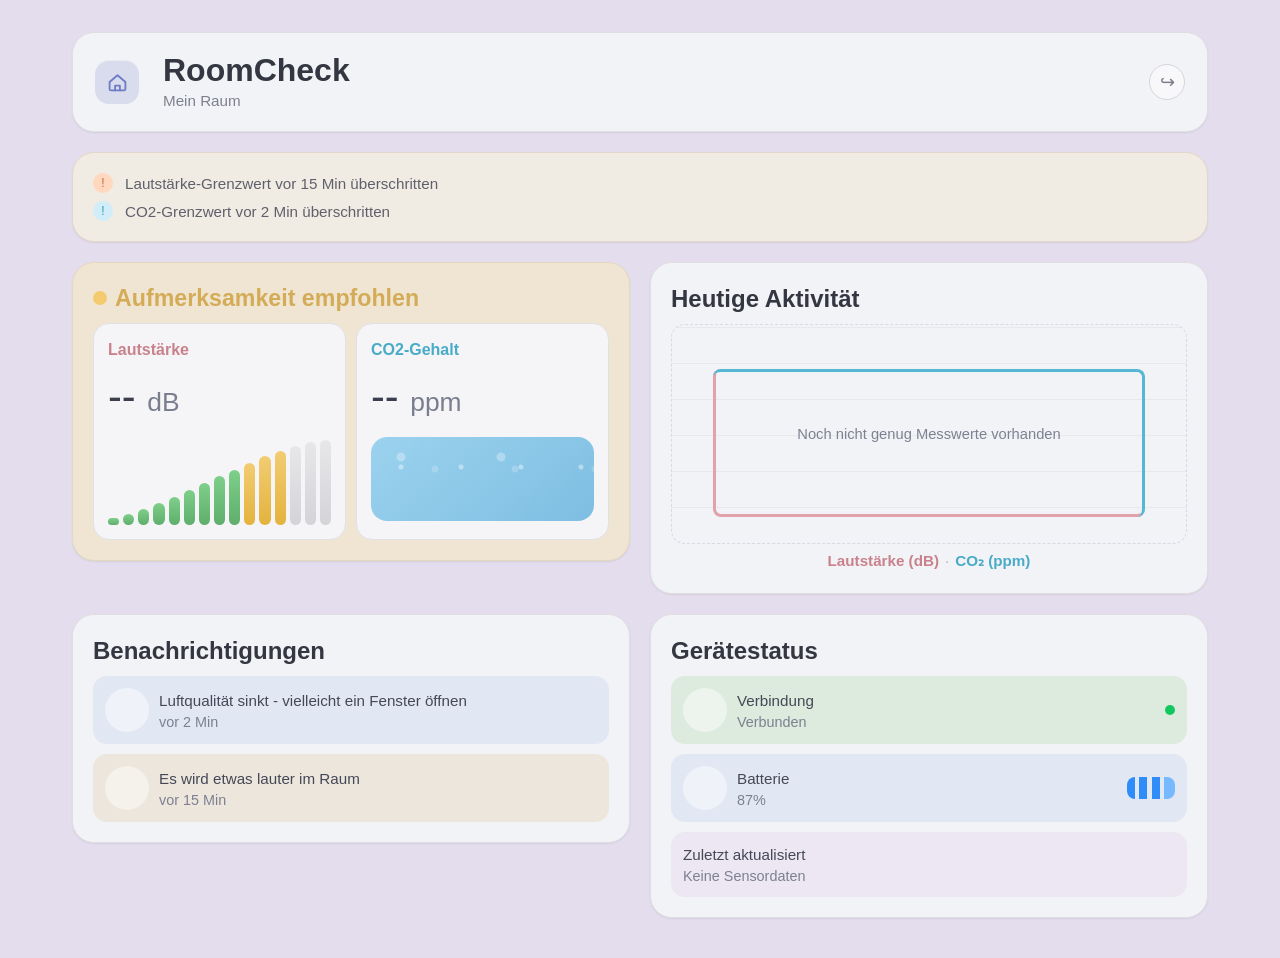
==== commit 96645383: "feat: responsive desktop layout, persistent dismissible alerts, remove dB offset conversion - Make d" ====
--- a/index.html
+++ b/index.html
@@ -20,30 +20,12 @@
           </div>
           <div>
             <h1>RoomCheck</h1>
-            <p class="subtitle"><span data-bind="roomCount">3</span> Räume</p>
+            <p class="subtitle" id="roomName">Mein Raum</p>
           </div>
         </div>
         <a class="icon-action" href="login.html" aria-label="Zum Login">↪</a>
       </section>
 
-      <section class="filters-row" id="roomsList">
-        <button class="chip chip-active" type="button" data-bind="allRoomsLabel">Alle Räume</button>
-      </section>
-
-      <section class="card room-create-card">
-        <h2>Neuen Raum anlegen</h2>
-        <p class="section-text">Platzhalter für spätere Datenbank-Anbindung.</p>
-        <form class="room-create-form" id="roomCreateForm">
-          <input
-            type="text"
-            id="newRoomName"
-            name="newRoomName"
-            placeholder="Raumname eingeben"
-            data-bind="newRoomName"
-          />
-          <button type="submit" id="addRoomBtn">Raum hinzufügen</button>
-        </form>
-      </section>
 
       <section class="card alerts-card">
         <ul class="alert-list" id="alertsList">
@@ -55,30 +37,32 @@
       <section class="card focus-card">
         <h2><span class="status-dot" aria-hidden="true"></span>Aufmerksamkeit empfohlen</h2>
 
-        <article class="sensor-tile">
-          <p class="sensor-label">Lautstärke</p>
-          <p class="sensor-reading">
-            <span id="noiseValue" data-bind="noiseValue">65</span>
-            <span class="unit">dB</span>
-          </p>
-          <div class="bars" aria-hidden="true">
-            <span style="height: 8%"></span><span style="height: 12%"></span><span style="height: 18%"></span>
-            <span style="height: 25%"></span><span style="height: 32%"></span><span style="height: 40%"></span>
-            <span style="height: 48%"></span><span style="height: 55%"></span><span style="height: 62%"></span>
-            <span style="height: 70%" class="warn"></span><span style="height: 78%" class="warn"></span>
-            <span style="height: 84%" class="warn"></span><span style="height: 90%" class="muted"></span>
-            <span style="height: 94%" class="muted"></span><span style="height: 96%" class="muted"></span>
-          </div>
-        </article>
+        <div class="sensor-tiles-wrapper">
+          <article class="sensor-tile">
+            <p class="sensor-label">Lautstärke</p>
+            <p class="sensor-reading">
+              <span id="noiseValue" data-bind="noiseValue">65</span>
+              <span class="unit">dB</span>
+            </p>
+            <div class="bars" aria-hidden="true">
+              <span style="height: 8%"></span><span style="height: 12%"></span><span style="height: 18%"></span>
+              <span style="height: 25%"></span><span style="height: 32%"></span><span style="height: 40%"></span>
+              <span style="height: 48%"></span><span style="height: 55%"></span><span style="height: 62%"></span>
+              <span style="height: 70%" class="warn"></span><span style="height: 78%" class="warn"></span>
+              <span style="height: 84%" class="warn"></span><span style="height: 90%" class="muted"></span>
+              <span style="height: 94%" class="muted"></span><span style="height: 96%" class="muted"></span>
+            </div>
+          </article>
 
-        <article class="sensor-tile">
-          <p class="sensor-label co2">CO2-Gehalt</p>
-          <p class="sensor-reading">
-            <span id="co2Value" data-bind="co2Value">950</span>
-            <span class="unit">ppm</span>
-          </p>
-          <div class="wave-placeholder" aria-hidden="true"></div>
-        </article>
+          <article class="sensor-tile">
+            <p class="sensor-label co2">CO2-Gehalt</p>
+            <p class="sensor-reading">
+              <span id="co2Value" data-bind="co2Value">950</span>
+              <span class="unit">ppm</span>
+            </p>
+            <div class="wave-placeholder" aria-hidden="true"></div>
+          </article>
+        </div>
       </section>
 
       <section class="card">
--- a/css/style.css
+++ b/css/style.css
@@ -284,6 +284,52 @@
   color: #60606c;
   font-weight: 500;
   font-size: 0.95rem;
+  display: flex;
+  align-items: center;
+  gap: 6px;
+}
+
+.alert-dismiss-btn {
+  margin-left: auto;
+  flex-shrink: 0;
+  width: 26px;
+  height: 26px;
+  border-radius: 50%;
+  border: 1.5px solid #c8bfad;
+  background: rgba(255, 255, 255, 0.55);
+  color: #7a7060;
+  font-size: 0.8rem;
+  cursor: pointer;
+  display: grid;
+  place-items: center;
+  transition: background 0.18s ease, border-color 0.18s ease, color 0.18s ease;
+}
+
+.alert-dismiss-btn:hover {
+  background: #d4ead7;
+  border-color: #7ec688;
+  color: #3a8f48;
+}
+
+.notif-dismiss-btn {
+  flex-shrink: 0;
+  width: 34px;
+  height: 34px;
+  border-radius: 50%;
+  border: 1.5px solid rgba(0, 0, 0, 0.12);
+  background: rgba(255, 255, 255, 0.5);
+  color: #5a5e6e;
+  font-size: 0.9rem;
+  cursor: pointer;
+  display: grid;
+  place-items: center;
+  transition: background 0.18s ease, border-color 0.18s ease, color 0.18s ease;
+}
+
+.notif-dismiss-btn:hover {
+  background: #d4ead7;
+  border-color: #7ec688;
+  color: #3a8f48;
 }
 
 .alert-dot {
@@ -700,6 +746,85 @@
     font-size: 2.5rem;
   }
 }
+
+@media (min-width: 900px) {
+  body {
+    background: #e4dded;
+  }
+
+  .app-shell {
+    max-width: 1200px;
+    padding: 32px 32px 40px;
+    gap: 20px;
+    display: grid;
+    grid-template-columns: 1fr 1fr;
+    align-items: start;
+  }
+
+  /* Header: full width */
+  .app-shell > section:nth-child(1) {
+    grid-column: 1 / -1;
+    padding: 18px 22px;
+  }
+
+  /* Alerts: full width */
+  .app-shell > section:nth-child(2) {
+    grid-column: 1 / -1;
+  }
+
+  /* Focus card (sensors): left column, row 3 */
+  .app-shell > section:nth-child(3) {
+    grid-column: 1;
+    grid-row: 3;
+  }
+
+  /* Activity chart: right column, row 3 */
+  .app-shell > section:nth-child(4) {
+    grid-column: 2;
+    grid-row: 3;
+  }
+
+  /* Notifications: left column, row 4 */
+  .app-shell > section:nth-child(5) {
+    grid-column: 1;
+    grid-row: 4;
+  }
+
+  /* Device status: right column, row 4 */
+  .app-shell > section:nth-child(6) {
+    grid-column: 2;
+    grid-row: 4;
+  }
+
+  /* Sensor tiles side by side inside focus card */
+  .focus-card .sensor-tiles-wrapper {
+    display: grid;
+    grid-template-columns: 1fr 1fr;
+    gap: 10px;
+    margin-top: 10px;
+  }
+
+  .focus-card .sensor-tile + .sensor-tile {
+    margin-top: 0;
+  }
+
+  .card {
+    padding: 20px;
+    border-radius: 22px;
+  }
+
+  h2 {
+    font-size: 1.5rem;
+  }
+
+  .sensor-reading {
+    font-size: 2.6rem;
+  }
+
+  .chart-placeholder {
+    height: 220px;
+  }
+}
   
 /* Die Animation: Von unsichtbar & leicht versetzt zu sichtbar & an Ort und Stelle */
 @keyframes slideInUp {
